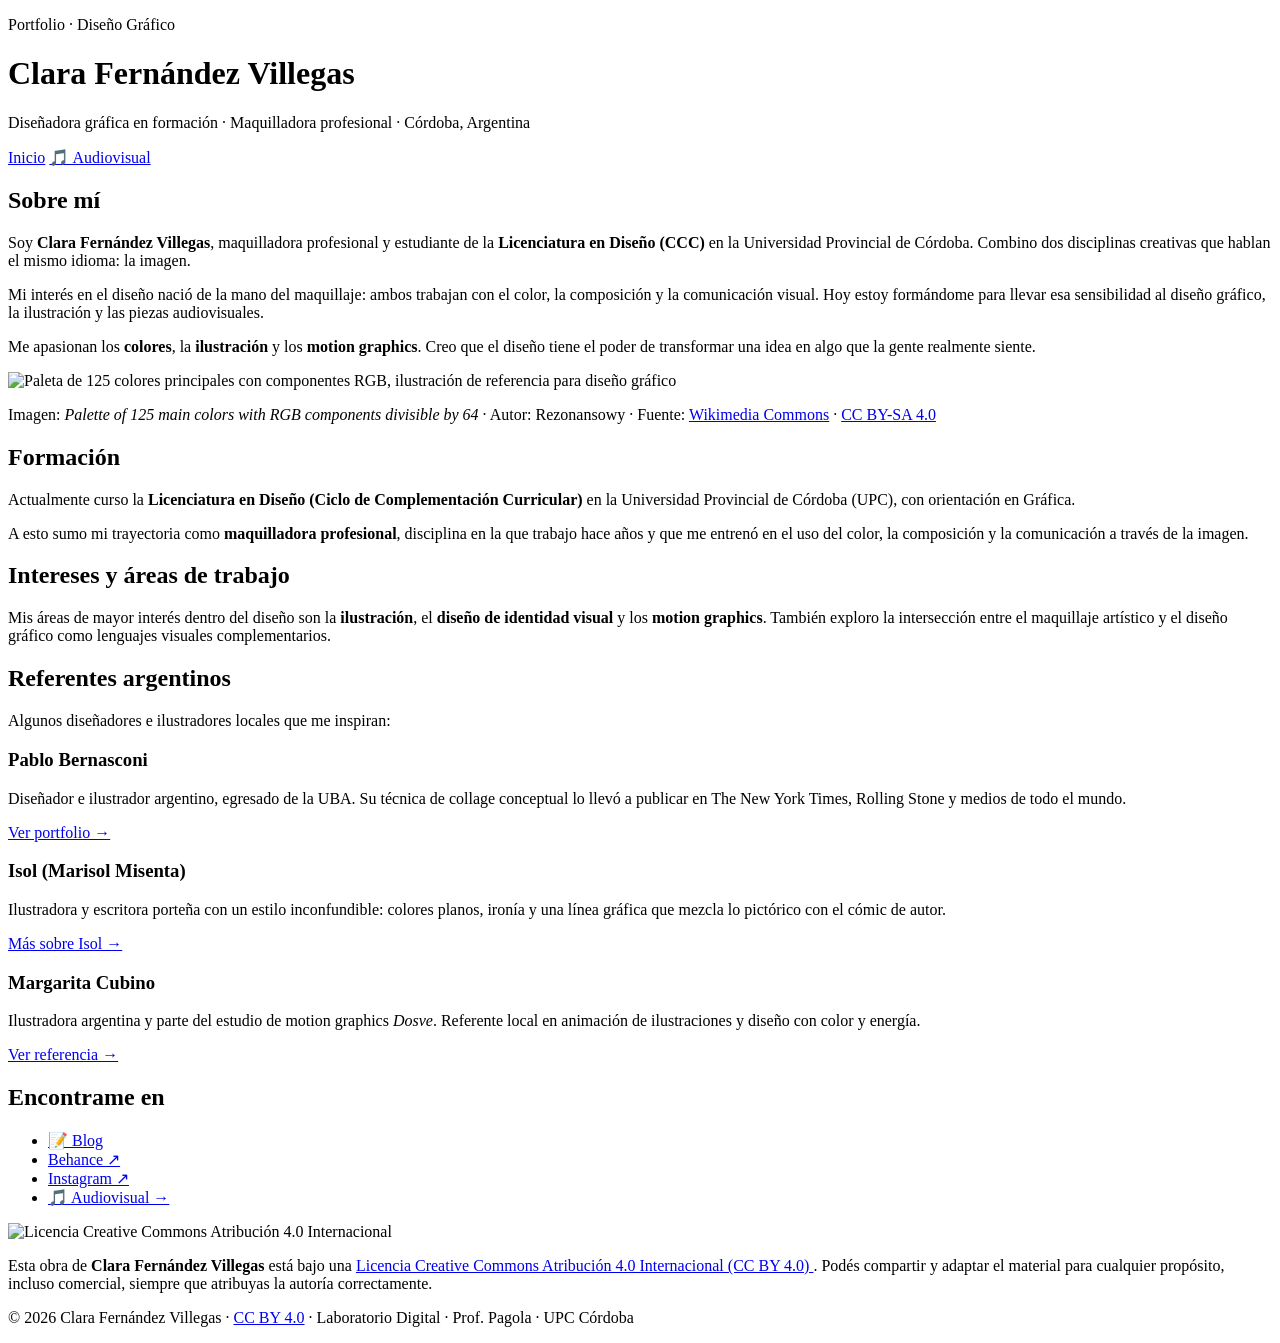
==== index.html @ 382df61d "Rename index (1).html to index.html" ====
<!DOCTYPE html>
<!--
    Portfolio — Clara Fernández Villegas
    Licenciatura en Diseño (CCC) · Universidad Provincial de Córdoba
    Laboratorio Digital 2026 · Comisión 2 · Prof. Pagola
-->
<html lang="es">
<head>
    <meta charset="UTF-8">
    <meta name="viewport" content="width=device-width, initial-scale=1.0">
    <meta name="description" content="Portfolio de Clara Fernández Villegas, diseñadora gráfica y maquilladora profesional de Córdoba, Argentina.">
    <meta name="author" content="Clara Fernández Villegas">

    <title>Clara Fernández Villegas · Diseño Gráfico</title>

    <!-- Hoja de estilos EXTERNA (requisito 2) -->
    <link rel="stylesheet" href="styles.css">

    <!--
        Licencia CC BY 4.0 declarada semánticamente en el <head> (requisito 8)
        <link rel="license"> es el estándar HTML para indicar la licencia de la página.
    -->
    <link rel="license" href="https://creativecommons.org/licenses/by/4.0/">
</head>

<body>

    <!-- ══════════════════════════════════════════════════════
         HEADER
         ══════════════════════════════════════════════════════ -->
    <header class="site-header">
        <p class="header-kicker">Portfolio · Diseño Gráfico</p>

        <!-- h1: título principal de la página (requisito 2) -->
        <h1>Clara Fernández Villegas</h1>

        <p class="header-desc">
            Diseñadora gráfica en formación · Maquilladora profesional · Córdoba, Argentina
        </p>
    </header>

    <!-- ══════════════════════════════════════════════════════
         NAVEGACIÓN — enlace interno a media.html (requisito 10)
         ══════════════════════════════════════════════════════ -->
    <nav class="site-nav" aria-label="Navegación del sitio">
        <a href="index.html" class="active">Inicio</a>
        <a href="media.html">🎵 Audiovisual</a>
    </nav>

    <!-- ══════════════════════════════════════════════════════
         CONTENIDO PRINCIPAL
         ══════════════════════════════════════════════════════ -->
    <main>

        <!-- ── Sobre mí ─────────────────────────────────────── -->

        <!-- h2: subtítulo de sección con estilos CSS definidos en styles.css (requisito 2) -->
        <h2>Sobre mí</h2>

        <!--
            TEXTO OPTIMIZADO PARA PANTALLA (requisito 4)
            Criterios de Nielsen aplicados:
            · Lead box al inicio: idea principal en 2 líneas
            · Párrafos cortos con máximo 3 oraciones
            · Ancho limitado a 65ch (~65 caracteres por línea)
            · Tipografía sans-serif para el cuerpo (Nunito, redondeada y legible)
            · Sin subrayado en texto corrido
        -->
        <div class="lead-box">
            <!-- p: párrafo dentro del lead box (requisito 2) -->
            <p>
                Soy <strong>Clara Fernández Villegas</strong>, maquilladora profesional y estudiante de la
                <strong>Licenciatura en Diseño (CCC)</strong> en la Universidad Provincial de Córdoba.
                Combino dos disciplinas creativas que hablan el mismo idioma: la imagen.
            </p>
        </div>

        <!-- p: párrafos de presentación (requisito 2) -->
        <p>
            Mi interés en el diseño nació de la mano del maquillaje: ambos trabajan con el color,
            la composición y la comunicación visual. Hoy estoy formándome para llevar esa sensibilidad
            al diseño gráfico, la ilustración y las piezas audiovisuales.
        </p>

        <p>
            Me apasionan los <strong>colores</strong>, la <strong>ilustración</strong> y los
            <strong>motion graphics</strong>. Creo que el diseño tiene el poder de transformar
            una idea en algo que la gente realmente siente.
        </p>

        <!-- ── Imagen (requisitos 5 y 7) ──────────────────── -->
        <div class="img-bloque">
            <!--
                IMAGEN DE WIKIMEDIA COMMONS — alta calidad, licencia libre (requisito 5)

                ¿POR QUÉ ESTA URL?
                Las imágenes de Wikimedia Commons pueden fallar si se usa la URL
                de la página del archivo (/wiki/File:...) en lugar de la URL directa
                del archivo de imagen. La URL correcta es la del archivo en sí:
                https://upload.wikimedia.org/wikipedia/commons/...

                Esta imagen es una ilustración vectorial de una paleta de colores,
                temáticamente relacionada con diseño gráfico y color.
                Autor: Rezonansowy · Licencia: CC BY-SA 4.0
            -->
            <img
                src="https://upload.wikimedia.org/wikipedia/commons/thumb/1/1e/Palette_of_125_main_colors_with_RGB_components_divisible_by_64.gif/640px-Palette_of_125_main_colors_with_RGB_components_divisible_by_64.gif"
                alt="Paleta de 125 colores principales con componentes RGB, ilustración de referencia para diseño gráfico"
                width="700"
                height="260"
                loading="lazy"
            >
            <!--
                ATRIBUCIÓN DE LA IMAGEN (requisito 7)
                Toda imagen de Creative Commons requiere: autor, título, fuente y licencia.
            -->
            <p class="img-atribucion">
                Imagen: <em>Palette of 125 main colors with RGB components divisible by 64</em> ·
                Autor: Rezonansowy ·
                Fuente: <a href="https://commons.wikimedia.org/wiki/File:Palette_of_125_main_colors_with_RGB_components_divisible_by_64.gif" target="_blank" rel="noopener">Wikimedia Commons</a> ·
                <a href="https://creativecommons.org/licenses/by-sa/4.0/" target="_blank" rel="noopener">CC BY-SA 4.0</a>
            </p>
        </div>

        <!-- ── Formación ─────────────────────────────────── -->
        <h2>Formación</h2>

        <p>
            Actualmente curso la <strong>Licenciatura en Diseño (Ciclo de Complementación Curricular)</strong>
            en la Universidad Provincial de Córdoba (UPC), con orientación en Gráfica.
        </p>

        <p>
            A esto sumo mi trayectoria como <strong>maquilladora profesional</strong>, disciplina en la que
            trabajo hace años y que me entrenó en el uso del color, la composición y la comunicación
            a través de la imagen.
        </p>

        <!-- ── Intereses ──────────────────────────────────── -->
        <h2>Intereses y áreas de trabajo</h2>

        <p>
            Mis áreas de mayor interés dentro del diseño son la <strong>ilustración</strong>,
            el <strong>diseño de identidad visual</strong> y los <strong>motion graphics</strong>.
            También exploro la intersección entre el maquillaje artístico y el diseño gráfico
            como lenguajes visuales complementarios.
        </p>

        <!-- ── Referentes ─────────────────────────────────── -->
        <h2>Referentes argentinos</h2>

        <p>Algunos diseñadores e ilustradores locales que me inspiran:</p>

        <div class="referentes-grid">

            <div class="ref-card">
                <h3>Pablo Bernasconi</h3>
                <p>
                    Diseñador e ilustrador argentino, egresado de la UBA. Su técnica de collage conceptual
                    lo llevó a publicar en The New York Times, Rolling Stone y medios de todo el mundo.
                </p>
                <!--
                    a: enlace externo con href, target="_blank" y rel="noopener" (requisito 2 y 6)
                    El estilo del enlace (color, hover, visited) está definido en styles.css
                -->
                <a href="https://www.pablobernasconi.com.ar/" target="_blank" rel="noopener noreferrer">
                    Ver portfolio →
                </a>
            </div>

            <div class="ref-card">
                <h3>Isol (Marisol Misenta)</h3>
                <p>
                    Ilustradora y escritora porteña con un estilo inconfundible: colores planos,
                    ironía y una línea gráfica que mezcla lo pictórico con el cómic de autor.
                </p>
                <a href="https://es.wikipedia.org/wiki/Isol" target="_blank" rel="noopener noreferrer">
                    Más sobre Isol →
                </a>
            </div>

            <div class="ref-card">
                <h3>Margarita Cubino</h3>
                <p>
                    Ilustradora argentina y parte del estudio de motion graphics <em>Dosve</em>.
                    Referente local en animación de ilustraciones y diseño con color y energía.
                </p>
                <a href="https://www.domestika.org/es/blog/269-15-ilustradoras-argentinas-que-debes-conocer" target="_blank" rel="noopener noreferrer">
                    Ver referencia →
                </a>
            </div>

        </div>

        <!-- ── Redes y blog (requisito 6) ────────────────── -->
        <h2>Encontrame en</h2>

        <ul class="redes-lista">
            <!--
                a: enlaces externos a redes y blog personal (requisito 6)
                Los estilos de estado normal, :hover, :visited y :active están en styles.css
            -->
            <li>
                <a href="https://unpocodeclari.wordpress.com/" target="_blank" rel="noopener noreferrer">
                    📝 Blog
                </a>
            </li>
            <li>
                <a href="https://www.behance.net/clarafernndez1" target="_blank" rel="noopener noreferrer">
                    Behance ↗
                </a>
            </li>
            <li>
                <a href="https://www.instagram.com/clarifernandezmakeup/" target="_blank" rel="noopener noreferrer">
                    Instagram ↗
                </a>
            </li>
            <li>
                <a href="media.html">
                    🎵 Audiovisual →
                </a>
            </li>
        </ul>

        <!-- ══════════════════════════════════════════════════
             LICENCIA Creative Commons BY 4.0 (requisito 8)

             La licencia CC BY es DISTINTA al copyright tradicional:
             · Copyright "todos los derechos reservados" → nadie puede usar la obra sin permiso.
             · CC BY 4.0 → cualquier persona puede compartir y adaptar la obra, incluso
               comercialmente, con la única condición de dar atribución a la autora.

             Está embebida de tres maneras:
             1. <link rel="license"> en el <head> (semántica HTML)
             2. Bloque visual con imagen oficial de CC (visibilidad para el usuario)
             3. Texto legal con enlace al texto completo de la licencia
             ══════════════════════════════════════════════════ -->
        <div class="licencia">
            <img
                src="https://licensebuttons.net/l/by/4.0/88x31.png"
                alt="Licencia Creative Commons Atribución 4.0 Internacional"
            >
            <p>
                Esta obra de <strong>Clara Fernández Villegas</strong> está bajo una
                <a href="https://creativecommons.org/licenses/by/4.0/" target="_blank" rel="noopener">
                    Licencia Creative Commons Atribución 4.0 Internacional (CC BY 4.0)
                </a>.
                Podés compartir y adaptar el material para cualquier propósito, incluso comercial,
                siempre que atribuyas la autoría correctamente.
            </p>
        </div>

    </main>

    <!-- ══════════════════════════════════════════════════════
         FOOTER
         ══════════════════════════════════════════════════════ -->
    <footer>
        <p>
            © 2026 Clara Fernández Villegas ·
            <a href="https://creativecommons.org/licenses/by/4.0/" target="_blank" rel="noopener">CC BY 4.0</a>
            · Laboratorio Digital · Prof. Pagola · UPC Córdoba
        </p>
    </footer>

</body>
</html>
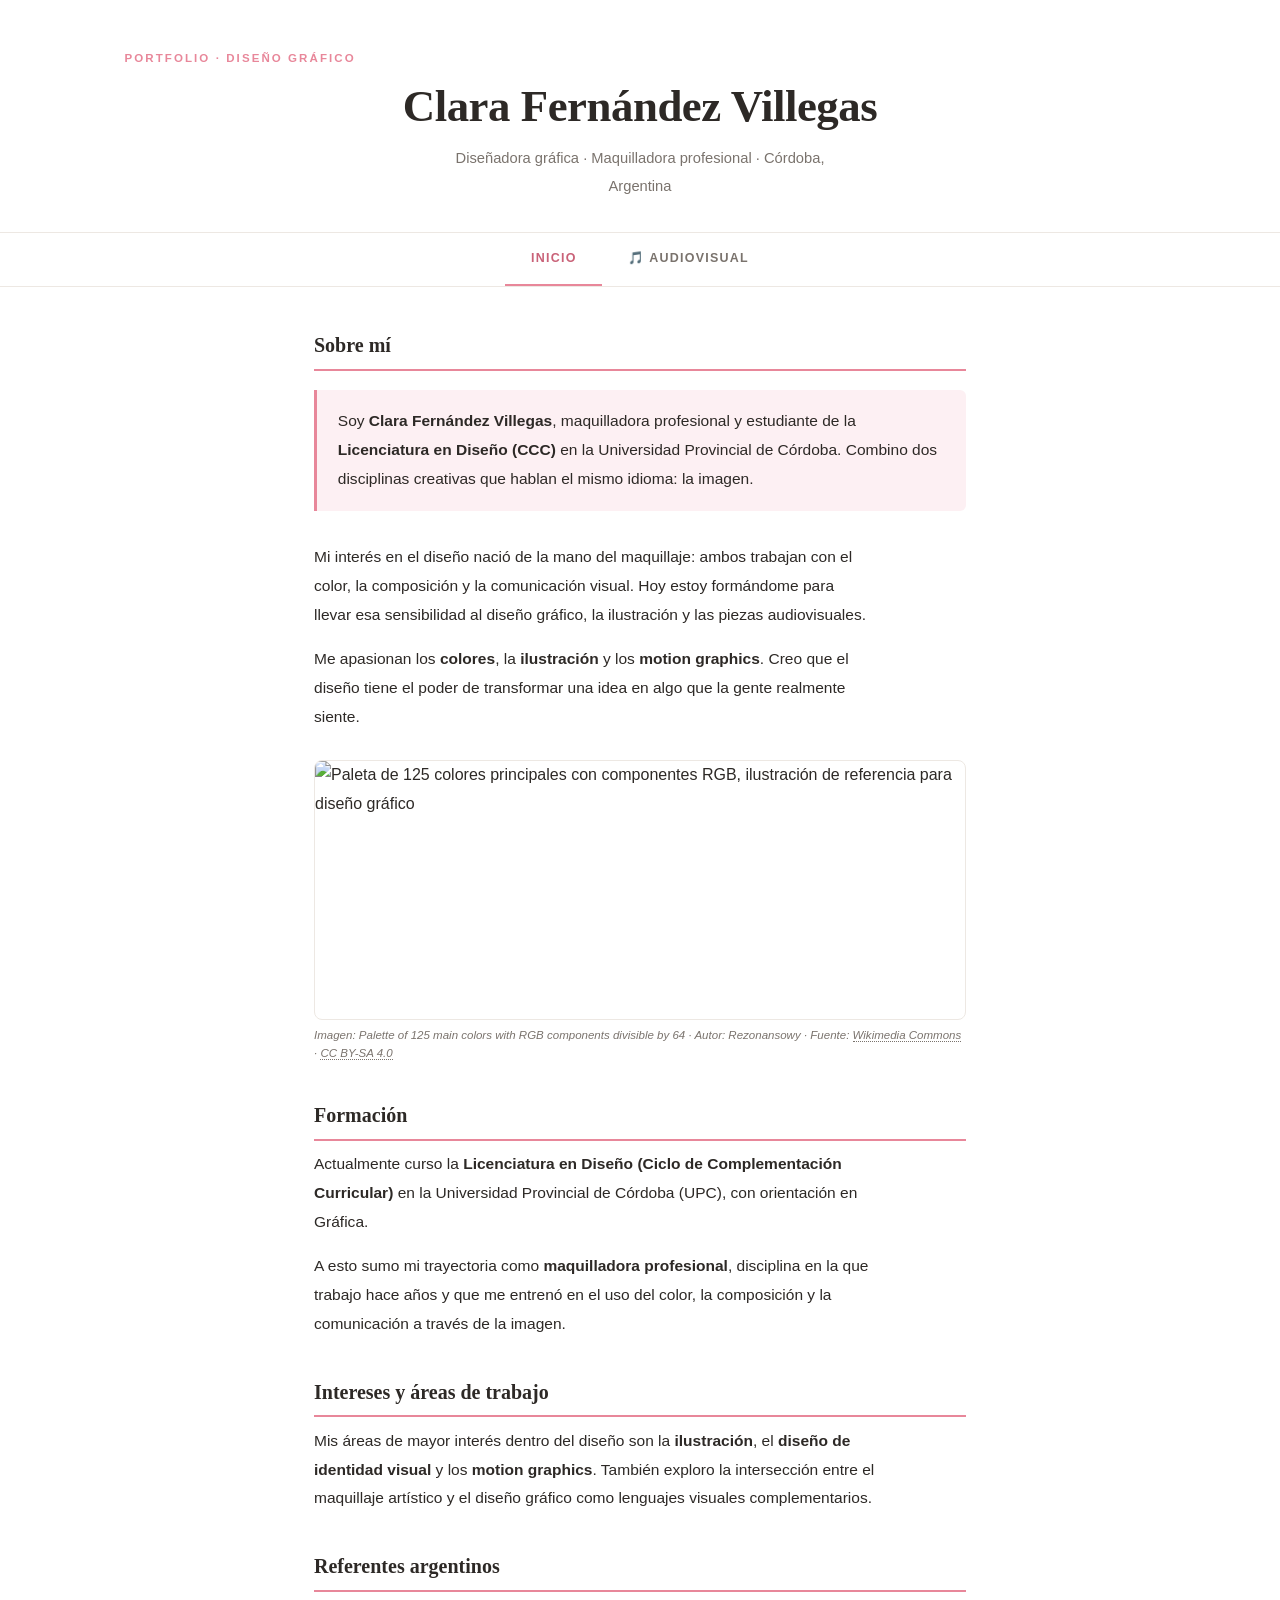
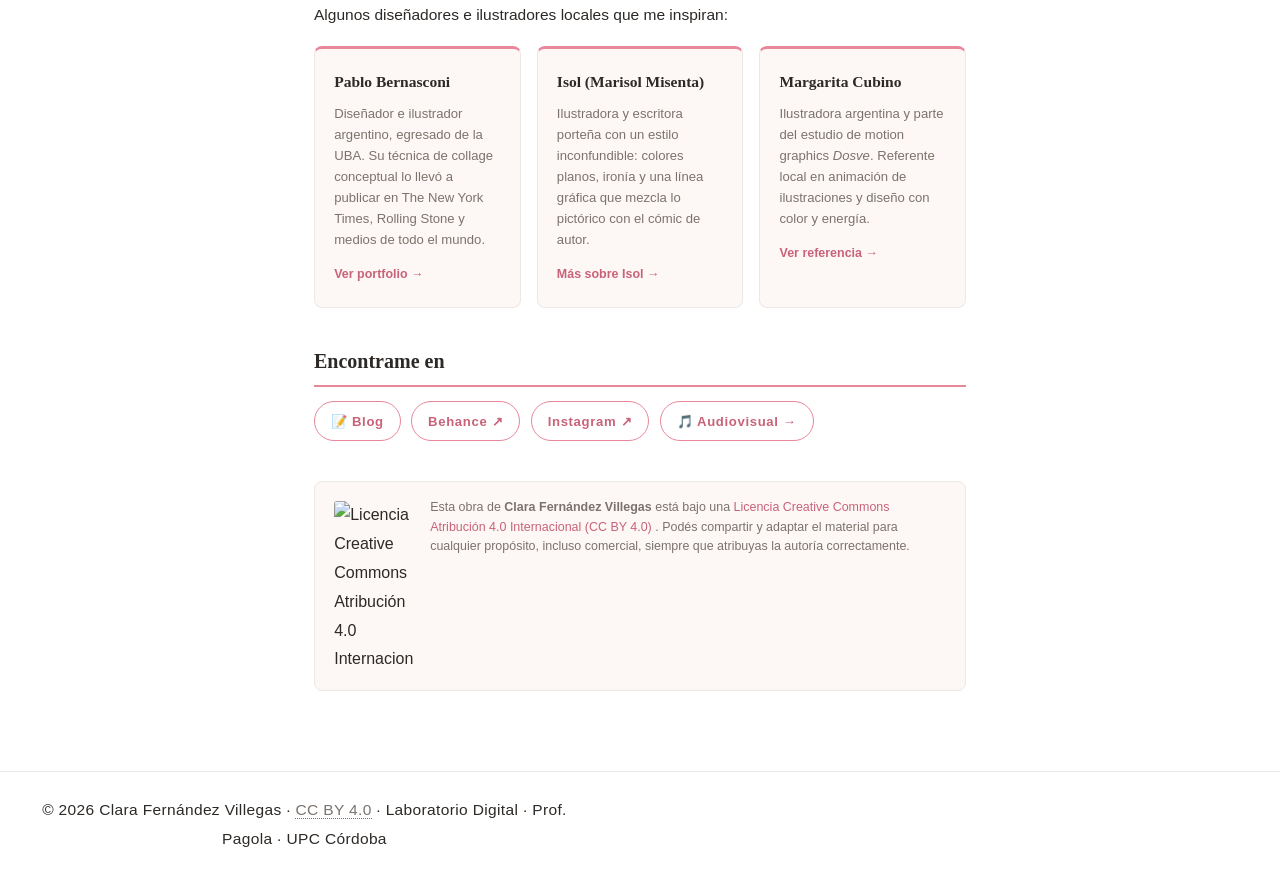
==== commit 67eba2b5: "Update index.html" ====
--- a/index.html
+++ b/index.html
@@ -35,7 +35,7 @@
         <h1>Clara Fernández Villegas</h1>
 
         <p class="header-desc">
-            Diseñadora gráfica en formación · Maquilladora profesional · Córdoba, Argentina
+            Diseñadora gráfica · Maquilladora profesional · Córdoba, Argentina
         </p>
     </header>
 
--- a/styles.css
+++ b/styles.css
@@ -0,0 +1,402 @@
+/* ============================================================
+   styles.css — Portfolio de Clara Fernández Villegas
+   Estética inspirada en el blog "un poco de clari"
+   Tema: Primarium — limpio, blanco, tipografía suave, doodle-friendly
+   ============================================================ */
+
+/* ── Google Fonts ───────────────────────────────────────────
+   · "Lora"       → títulos (serif suave, cálida, legible)
+   · "Nunito"     → párrafos y cuerpo (sans-serif redondeada y amigable)
+   Ambas encajan con el tono personal y femenino del blog.
+   ─────────────────────────────────────────────────────────── */
+@import url('https://fonts.googleapis.com/css2?family=Lora:ital,wght@0,400;0,600;1,400&family=Nunito:wght@300;400;600;700&display=swap');
+
+/* ── Variables de color y tipografía ─────────────────────── */
+:root {
+    --bg:         #ffffff;        /* Fondo blanco limpio, igual que el blog */
+    --bg-soft:    #fdf8f5;        /* Crema muy suave para secciones alternativas */
+    --ink:        #2d2926;        /* Texto principal: marrón oscuro cálido */
+    --ink-soft:   #7a736d;        /* Texto secundario */
+    --accent:     #e8879a;        /* Rosa-coral: color de acento principal */
+    --accent-dk:  #c96278;        /* Rosa más oscuro para hover */
+    --accent-lt:  #fdf0f3;        /* Rosa muy claro para fondos */
+    --sage:       #a8c5b5;        /* Verde salvia suave, como el blog */
+    --rule:       #ede8e3;        /* Líneas divisorias */
+    --max:        700px;          /* Ancho máximo de columna */
+
+    --fuente-titulo:  'Lora', Georgia, serif;
+    --fuente-cuerpo:  'Nunito', Arial, sans-serif;
+}
+
+/* ── Reset ────────────────────────────────────────────────── */
+*, *::before, *::after {
+    box-sizing: border-box;
+    margin: 0;
+    padding: 0;
+}
+
+/* ── body ─────────────────────────────────────────────────── */
+body {
+    background-color: var(--bg);
+    color: var(--ink);
+    font-family: var(--fuente-cuerpo);
+    font-weight: 400;
+    font-size: 1rem;
+    line-height: 1.8;
+}
+
+/* ── h1 ───────────────────────────────────────────────────── */
+h1 {
+    font-family: var(--fuente-titulo);
+    font-size: clamp(1.9rem, 5vw, 2.8rem);
+    font-weight: 600;
+    color: var(--ink);
+    line-height: 1.2;
+    letter-spacing: -0.01em;
+}
+
+/* ── h2 ───────────────────────────────────────────────────── */
+h2 {
+    font-family: var(--fuente-titulo);
+    font-size: 1.25rem;
+    font-weight: 600;
+    color: var(--ink);
+    margin: 2.2rem 0 0.6rem;
+    padding-bottom: 0.35rem;
+    border-bottom: 2px solid var(--accent);
+}
+
+/* ── p ────────────────────────────────────────────────────── */
+p {
+    font-family: var(--fuente-cuerpo);
+    font-size: 0.97rem;
+    line-height: 1.85;
+    color: var(--ink);
+    margin-bottom: 1rem;
+    max-width: 65ch;
+}
+
+p:last-child { margin-bottom: 0; }
+
+/* ── a — estado base ─────────────────────────────────────── */
+a {
+    color: var(--accent-dk);
+    text-decoration: none;
+    border-bottom: 1px solid transparent;
+    transition: color 0.2s ease, border-color 0.2s ease, background-color 0.2s ease;
+}
+
+/* ── a:hover ─────────────────────────────────────────────── */
+a:hover {
+    color: var(--accent-dk);
+    border-bottom-color: var(--accent-dk);
+}
+
+/* ── a:visited ───────────────────────────────────────────── */
+a:visited {
+    color: var(--sage);
+}
+
+/* ── a:active ────────────────────────────────────────────── */
+a:active {
+    color: var(--ink);
+}
+
+/* ══════════════════════════════════════════════════════════
+   HEADER — estilo limpio como el blog
+   ══════════════════════════════════════════════════════════ */
+.site-header {
+    background-color: var(--bg);
+    border-bottom: 1px solid var(--rule);
+    padding: 3rem 2rem 2rem;
+    text-align: center;
+}
+
+.site-header h1 {
+    color: var(--ink);
+}
+
+.header-kicker {
+    font-family: var(--fuente-cuerpo);
+    font-size: 0.72rem;
+    font-weight: 700;
+    letter-spacing: 0.18em;
+    text-transform: uppercase;
+    color: var(--accent);
+    margin-bottom: 0.7rem;
+}
+
+.header-desc {
+    font-family: var(--fuente-cuerpo);
+    font-size: 0.92rem;
+    color: var(--ink-soft);
+    margin-top: 0.7rem;
+    max-width: 420px;
+    margin-left: auto;
+    margin-right: auto;
+}
+
+/* ══════════════════════════════════════════════════════════
+   NAV — minimalista, como la barra del blog
+   ══════════════════════════════════════════════════════════ */
+.site-nav {
+    background-color: var(--bg);
+    border-bottom: 1px solid var(--rule);
+    display: flex;
+    justify-content: center;
+    gap: 0;
+}
+
+.site-nav a {
+    color: var(--ink-soft);
+    font-family: var(--fuente-cuerpo);
+    font-size: 0.78rem;
+    font-weight: 600;
+    letter-spacing: 0.1em;
+    text-transform: uppercase;
+    padding: 0.9rem 1.6rem;
+    border-bottom: 2px solid transparent;
+    display: block;
+    transition: color 0.2s ease, border-color 0.2s ease;
+}
+
+.site-nav a:hover {
+    color: var(--accent-dk);
+    border-bottom-color: var(--accent);
+}
+
+.site-nav a.active {
+    color: var(--accent-dk);
+    border-bottom-color: var(--accent);
+}
+
+/* ══════════════════════════════════════════════════════════
+   MAIN CONTAINER
+   ══════════════════════════════════════════════════════════ */
+main {
+    max-width: var(--max);
+    margin: 2.5rem auto 5rem;
+    padding: 0 1.5rem;
+}
+
+/* ══════════════════════════════════════════════════════════
+   LEAD BOX — texto optimizado para pantalla
+   ══════════════════════════════════════════════════════════ */
+.lead-box {
+    background-color: var(--accent-lt);
+    border-left: 3px solid var(--accent);
+    padding: 1.1rem 1.3rem;
+    margin: 1.2rem 0 2rem;
+    border-radius: 0 6px 6px 0;
+}
+
+.lead-box p {
+    font-size: 0.97rem;
+    color: var(--ink);
+    margin: 0;
+    max-width: 100%;
+}
+
+/* ══════════════════════════════════════════════════════════
+   IMAGEN con atribución
+   ══════════════════════════════════════════════════════════ */
+.img-bloque {
+    margin: 1.8rem 0;
+}
+
+.img-bloque img {
+    width: 100%;
+    height: 260px;
+    object-fit: cover;
+    display: block;
+    border-radius: 8px;
+    border: 1px solid var(--rule);
+}
+
+.img-atribucion {
+    font-size: 0.72rem !important;
+    color: var(--ink-soft) !important;
+    margin-top: 0.45rem !important;
+    font-style: italic;
+    max-width: 100% !important;
+    line-height: 1.5;
+}
+
+.img-atribucion a {
+    color: var(--ink-soft);
+    border-bottom: 1px dotted var(--ink-soft);
+    font-size: inherit;
+}
+
+.img-atribucion a:hover {
+    color: var(--accent-dk);
+    border-color: var(--accent-dk);
+}
+
+/* ══════════════════════════════════════════════════════════
+   TARJETAS DE REFERENTES
+   ══════════════════════════════════════════════════════════ */
+.referentes-grid {
+    display: grid;
+    grid-template-columns: repeat(auto-fit, minmax(190px, 1fr));
+    gap: 1rem;
+    margin: 1rem 0 2rem;
+}
+
+.ref-card {
+    background: var(--bg-soft);
+    border: 1px solid var(--rule);
+    border-radius: 8px;
+    padding: 1.2rem;
+    border-top: 3px solid var(--accent);
+}
+
+.ref-card h3 {
+    font-family: var(--fuente-titulo);
+    font-size: 0.97rem;
+    font-weight: 600;
+    color: var(--ink);
+    margin-bottom: 0.4rem;
+}
+
+.ref-card p {
+    font-size: 0.82rem;
+    color: var(--ink-soft);
+    line-height: 1.6;
+    max-width: 100%;
+    margin: 0 0 0.6rem;
+}
+
+.ref-card a {
+    font-size: 0.78rem;
+    font-weight: 600;
+}
+
+/* ══════════════════════════════════════════════════════════
+   BOTONES DE REDES SOCIALES
+   ══════════════════════════════════════════════════════════ */
+.redes-lista {
+    list-style: none;
+    display: flex;
+    flex-wrap: wrap;
+    gap: 0.65rem;
+    margin: 0.9rem 0 2rem;
+    padding: 0;
+}
+
+.redes-lista li a {
+    display: inline-block;
+    background-color: var(--bg);
+    border: 1.5px solid var(--accent);
+    color: var(--accent-dk);
+    font-family: var(--fuente-cuerpo);
+    font-size: 0.82rem;
+    font-weight: 600;
+    letter-spacing: 0.05em;
+    padding: 0.45rem 1rem;
+    border-radius: 20px;       /* Pill-shape: redondeado, como los tags del blog */
+    transition: background-color 0.2s ease, color 0.2s ease;
+    border-bottom: 1.5px solid var(--accent);
+}
+
+.redes-lista li a:hover {
+    background-color: var(--accent);
+    color: #fff;
+    border-color: var(--accent);
+    border-bottom-color: var(--accent);
+}
+
+/* ══════════════════════════════════════════════════════════
+   LICENCIA Creative Commons
+   ══════════════════════════════════════════════════════════ */
+.licencia {
+    background: var(--bg-soft);
+    border: 1px solid var(--rule);
+    border-radius: 8px;
+    padding: 1rem 1.2rem;
+    margin: 2.5rem 0;
+    display: flex;
+    align-items: flex-start;
+    gap: 1rem;
+}
+
+.licencia img {
+    flex-shrink: 0;
+    width: 80px;
+    margin-top: 3px;
+    border-radius: 3px;
+}
+
+.licencia p {
+    font-size: 0.78rem !important;
+    color: var(--ink-soft) !important;
+    line-height: 1.55;
+    margin: 0 !important;
+    max-width: 100% !important;
+}
+
+.licencia a { font-size: inherit; }
+
+/* ══════════════════════════════════════════════════════════
+   FOOTER
+   ══════════════════════════════════════════════════════════ */
+footer {
+    border-top: 1px solid var(--rule);
+    text-align: center;
+    padding: 1.5rem;
+    font-family: var(--fuente-cuerpo);
+    font-size: 0.73rem;
+    color: var(--ink-soft);
+    letter-spacing: 0.03em;
+}
+
+footer a {
+    color: var(--ink-soft);
+    border-bottom: 1px dotted var(--ink-soft);
+}
+
+footer a:hover {
+    color: var(--accent-dk);
+    border-color: var(--accent-dk);
+}
+
+/* ══════════════════════════════════════════════════════════
+   PÁGINA 2 — VIDEO
+   ══════════════════════════════════════════════════════════ */
+.video-wrapper {
+    position: relative;
+    padding-bottom: 56.25%;
+    height: 0;
+    overflow: hidden;
+    margin: 1.3rem 0 0.5rem;
+    border-radius: 8px;
+    border: 1px solid var(--rule);
+    background: #000;
+}
+
+.video-wrapper iframe {
+    position: absolute;
+    top: 0; left: 0;
+    width: 100%; height: 100%;
+    border: none;
+}
+
+.video-atribucion {
+    font-size: 0.72rem !important;
+    color: var(--ink-soft) !important;
+    font-style: italic;
+    margin-bottom: 2rem !important;
+    max-width: 100% !important;
+    line-height: 1.5;
+}
+
+/* ══════════════════════════════════════════════════════════
+   RESPONSIVE
+   ══════════════════════════════════════════════════════════ */
+@media (max-width: 500px) {
+    main { margin: 1.2rem auto 3rem; }
+    .site-header { padding: 2rem 1.2rem 1.5rem; }
+    .site-nav a { padding: 0.75rem 0.9rem; font-size: 0.7rem; }
+    .licencia { flex-direction: column; }
+    .ref-card { border-top-width: 3px; }
+}
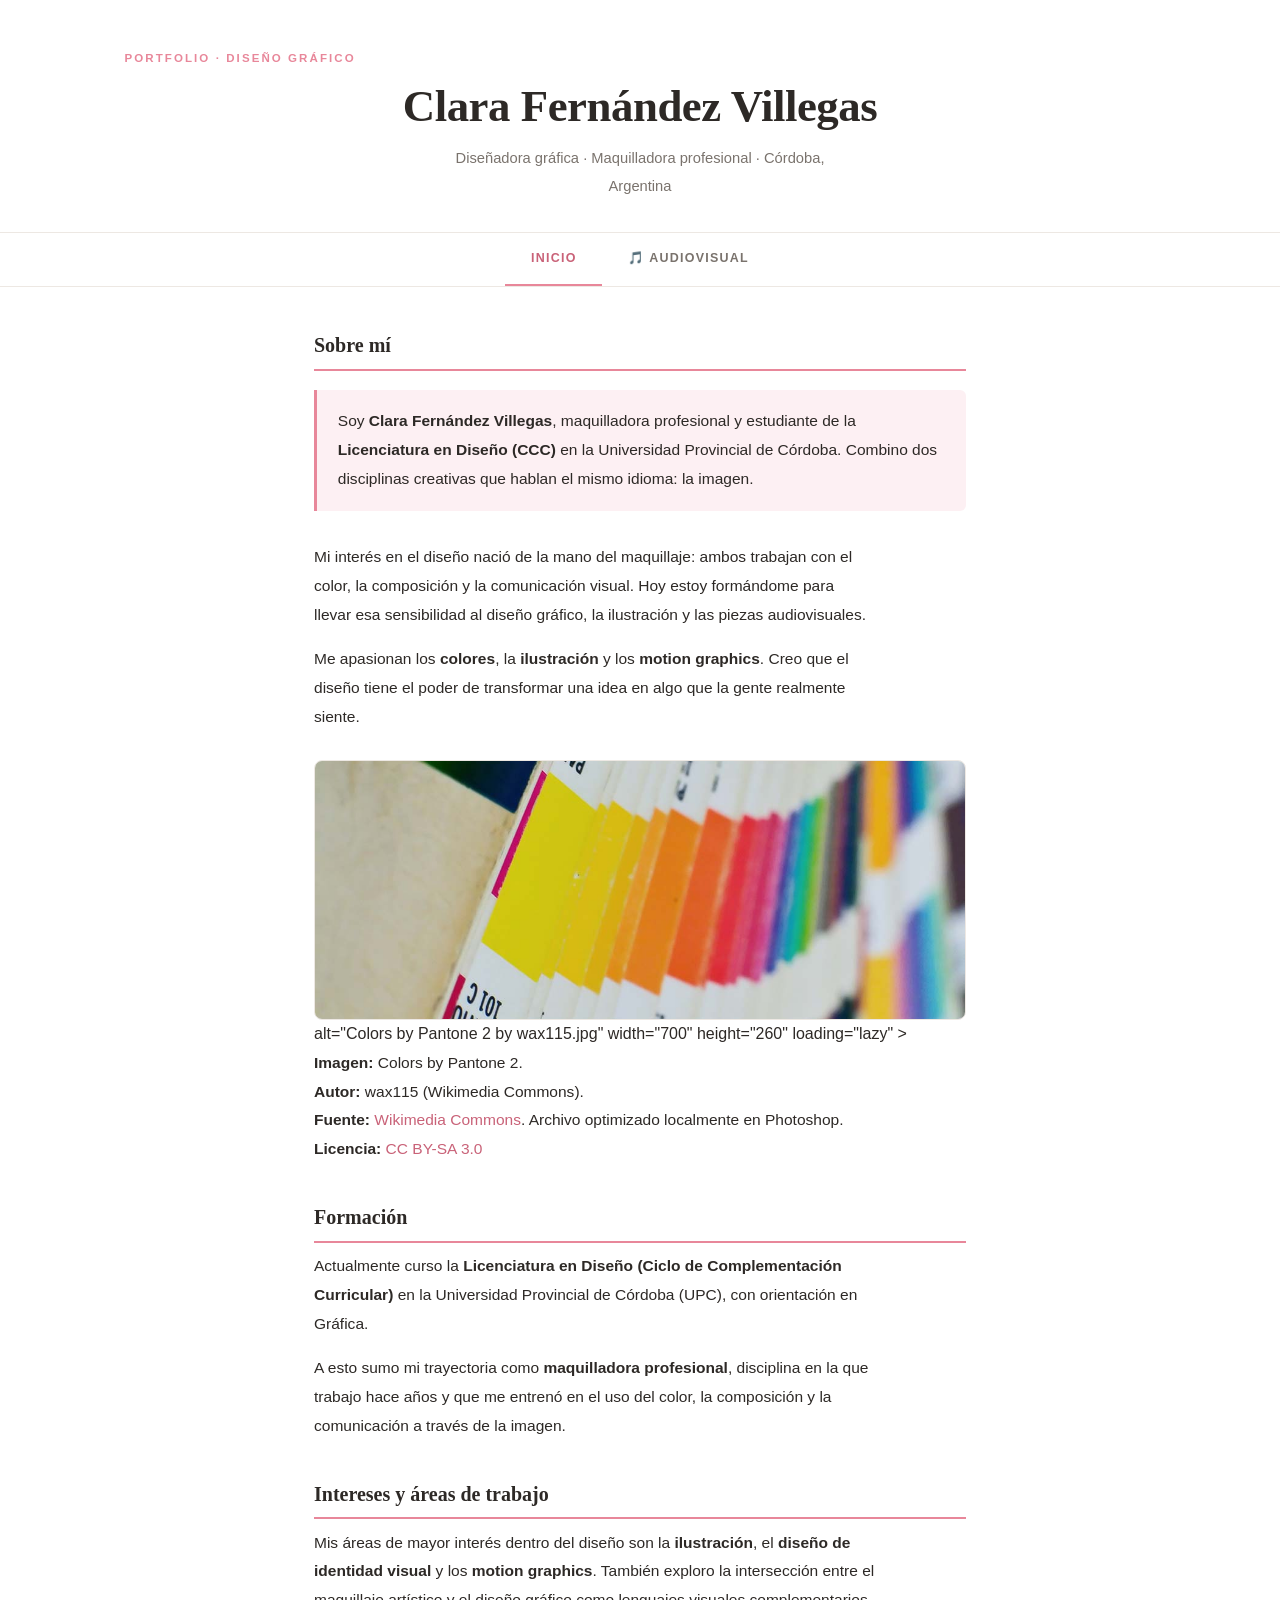
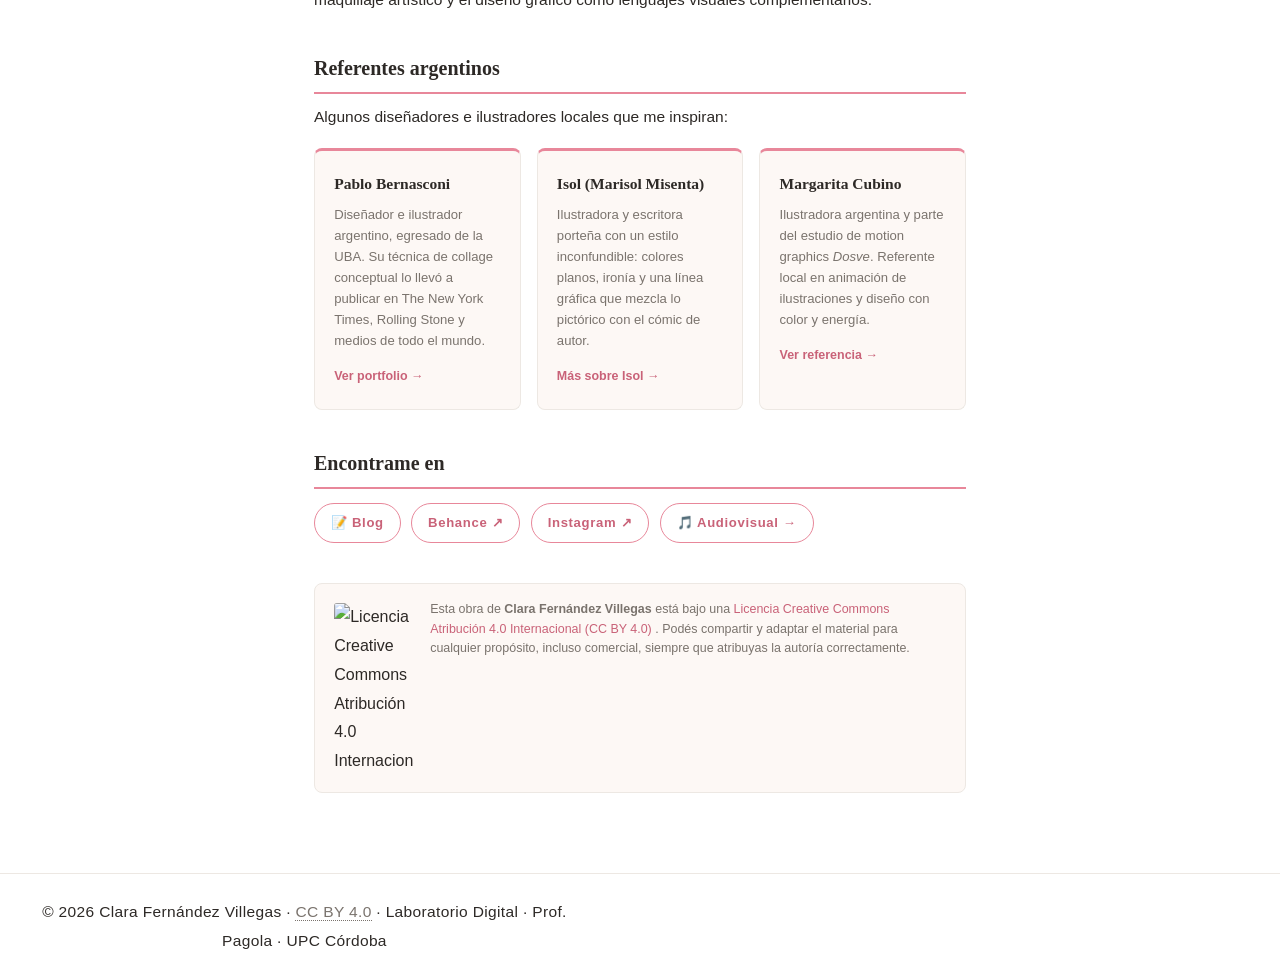
==== commit c4fe3b50: "Update index.html" ====
--- a/index.html
+++ b/index.html
@@ -104,8 +104,8 @@
                 Autor: Rezonansowy · Licencia: CC BY-SA 4.0
             -->
             <img
-                src="https://upload.wikimedia.org/wikipedia/commons/thumb/1/1e/Palette_of_125_main_colors_with_RGB_components_divisible_by_64.gif/640px-Palette_of_125_main_colors_with_RGB_components_divisible_by_64.gif"
-                alt="Paleta de 125 colores principales con componentes RGB, ilustración de referencia para diseño gráfico"
+               <img src="Colores.jpg" alt="Muestrario de colores Pantone" class="portfolio-img">
+                alt="Colors by Pantone 2 by wax115.jpg"
                 width="700"
                 height="260"
                 loading="lazy"
@@ -114,11 +114,12 @@
                 ATRIBUCIÓN DE LA IMAGEN (requisito 7)
                 Toda imagen de Creative Commons requiere: autor, título, fuente y licencia.
             -->
-            <p class="img-atribucion">
-                Imagen: <em>Palette of 125 main colors with RGB components divisible by 64</em> ·
-                Autor: Rezonansowy ·
-                Fuente: <a href="https://commons.wikimedia.org/wiki/File:Palette_of_125_main_colors_with_RGB_components_divisible_by_64.gif" target="_blank" rel="noopener">Wikimedia Commons</a> ·
-                <a href="https://creativecommons.org/licenses/by-sa/4.0/" target="_blank" rel="noopener">CC BY-SA 4.0</a>
+           <p class="img atribucion">
+    <strong>Imagen:</strong> Colors by Pantone 2.<br>
+    <strong>Autor:</strong> wax115 (Wikimedia Commons).<br>
+    <strong>Fuente:</strong> <a href="https://commons.wikimedia.org/wiki/File:Colors_by_Pantone_2_by_wax115.jpg" target="_blank" rel="noopener">Wikimedia Commons</a>. Archivo optimizado localmente en Photoshop.<br>
+    <strong>Licencia:</strong> <a href="https://creativecommons.org/licenses/by-sa/3.0/deed.es" target="_blank" rel="noopener">CC BY-SA 3.0</a>
+</p>
             </p>
         </div>
 
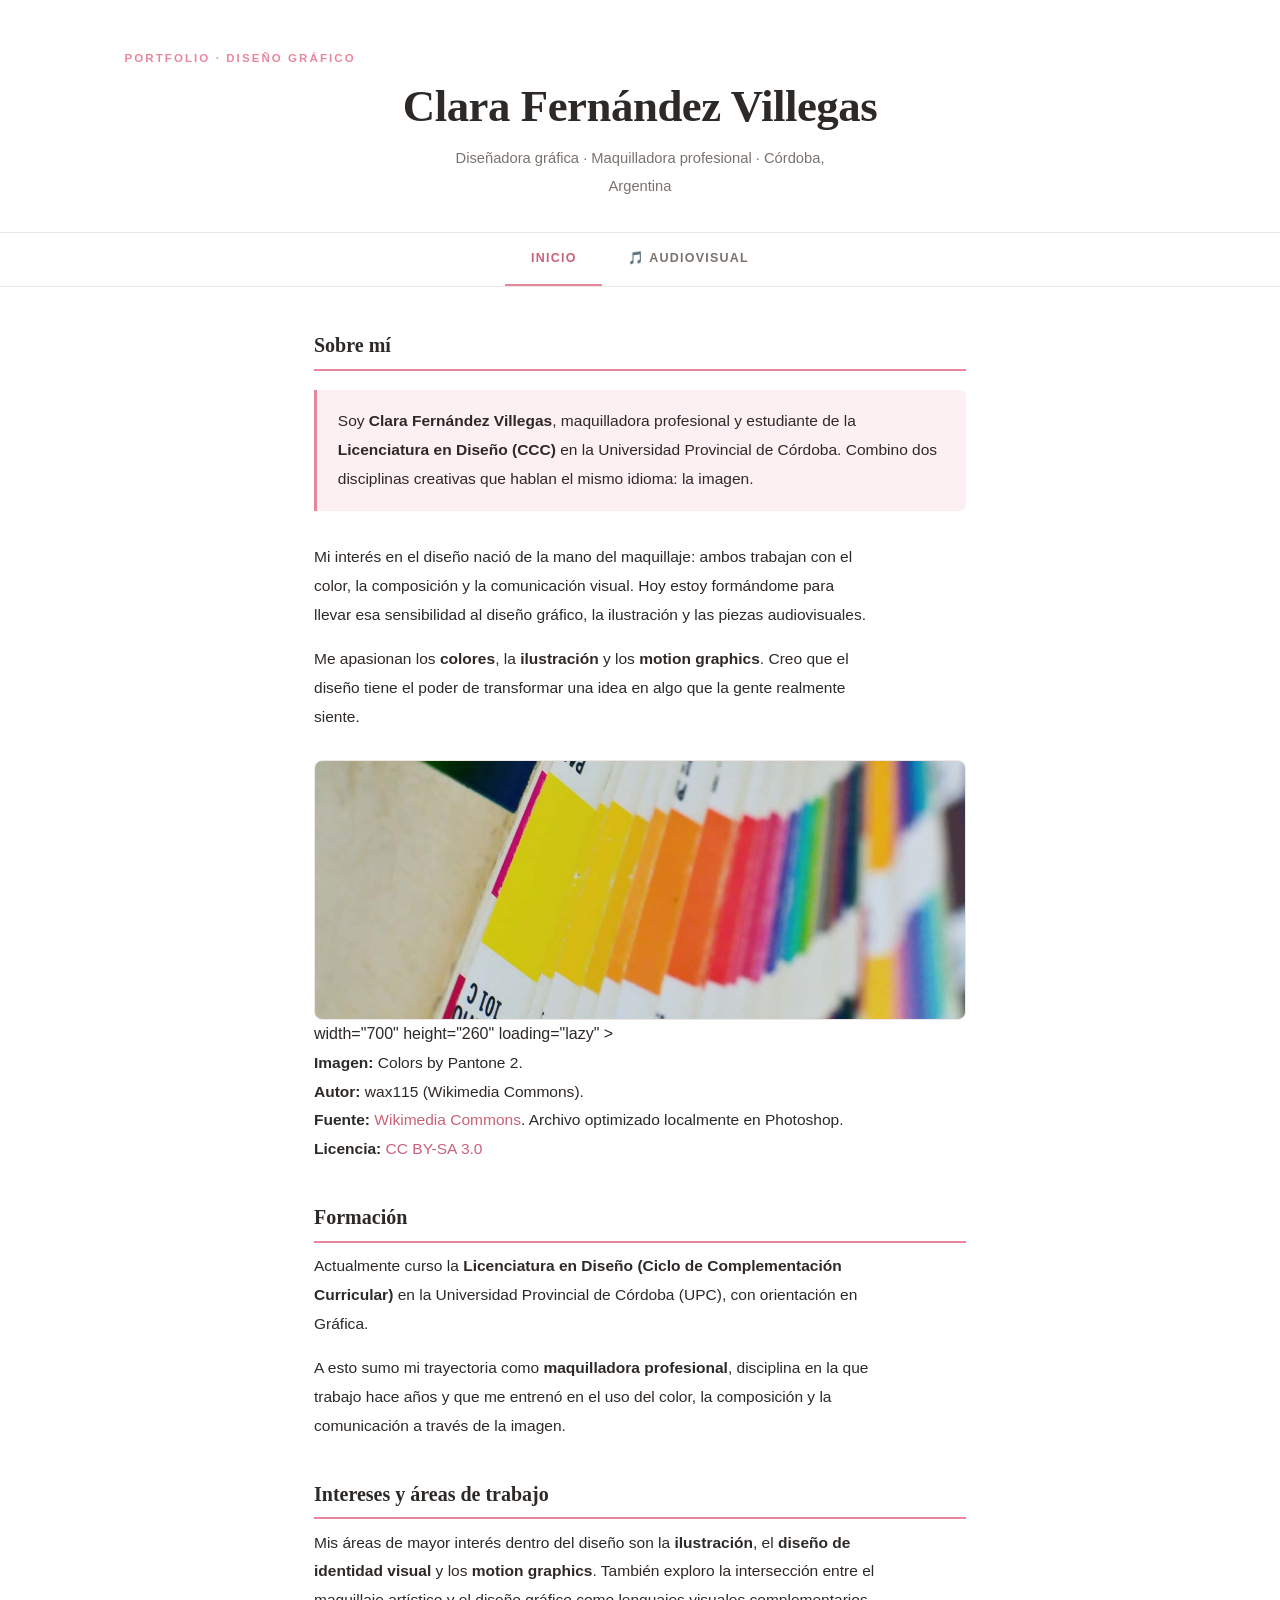
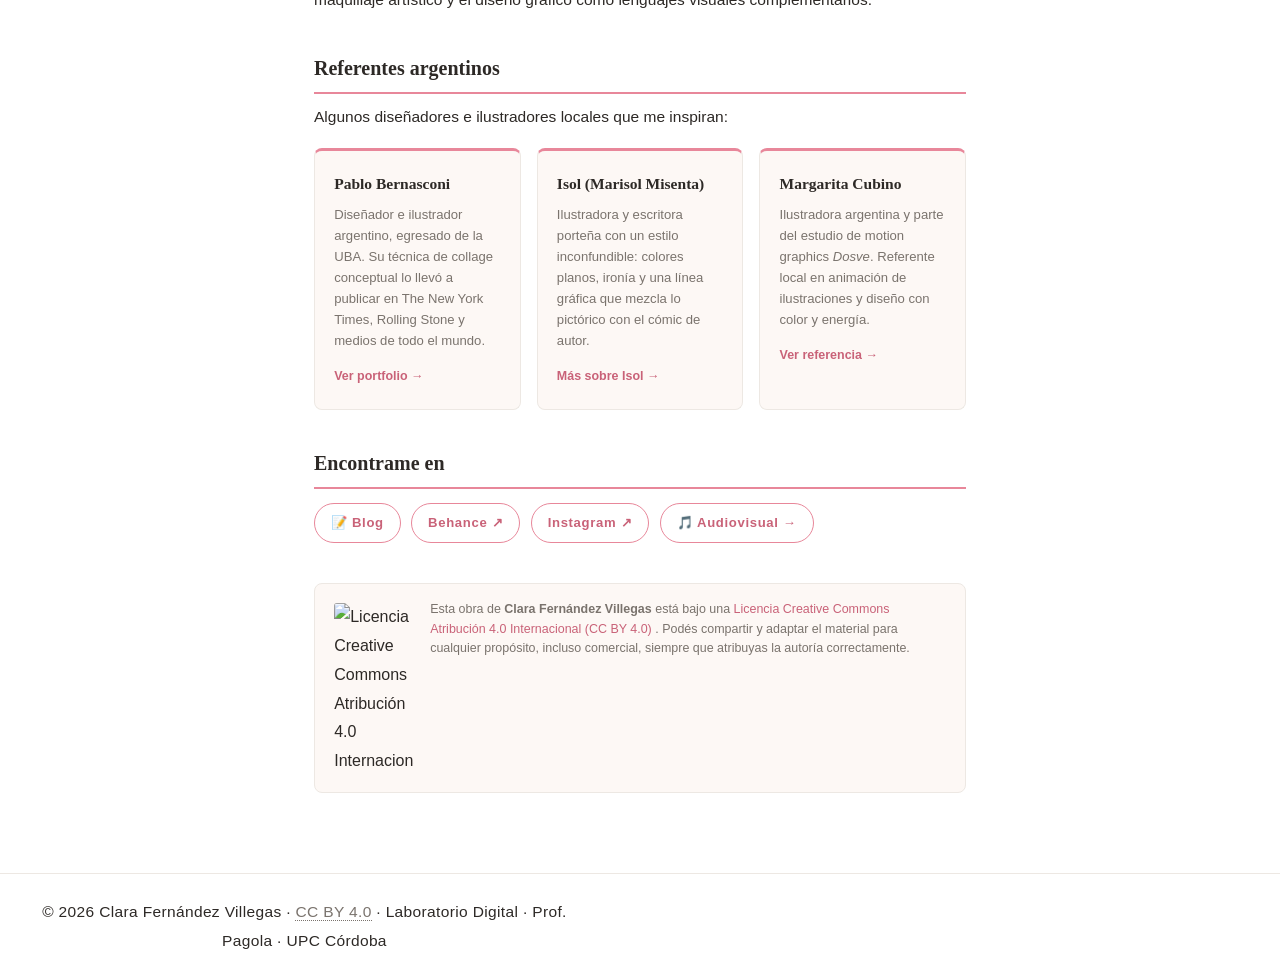
==== commit 0bb831e6: "Update index.html" ====
--- a/index.html
+++ b/index.html
@@ -105,7 +105,7 @@
             -->
             <img
                <img src="Colores.jpg" alt="Muestrario de colores Pantone" class="portfolio-img">
-                alt="Colors by Pantone 2 by wax115.jpg"
+                
                 width="700"
                 height="260"
                 loading="lazy"
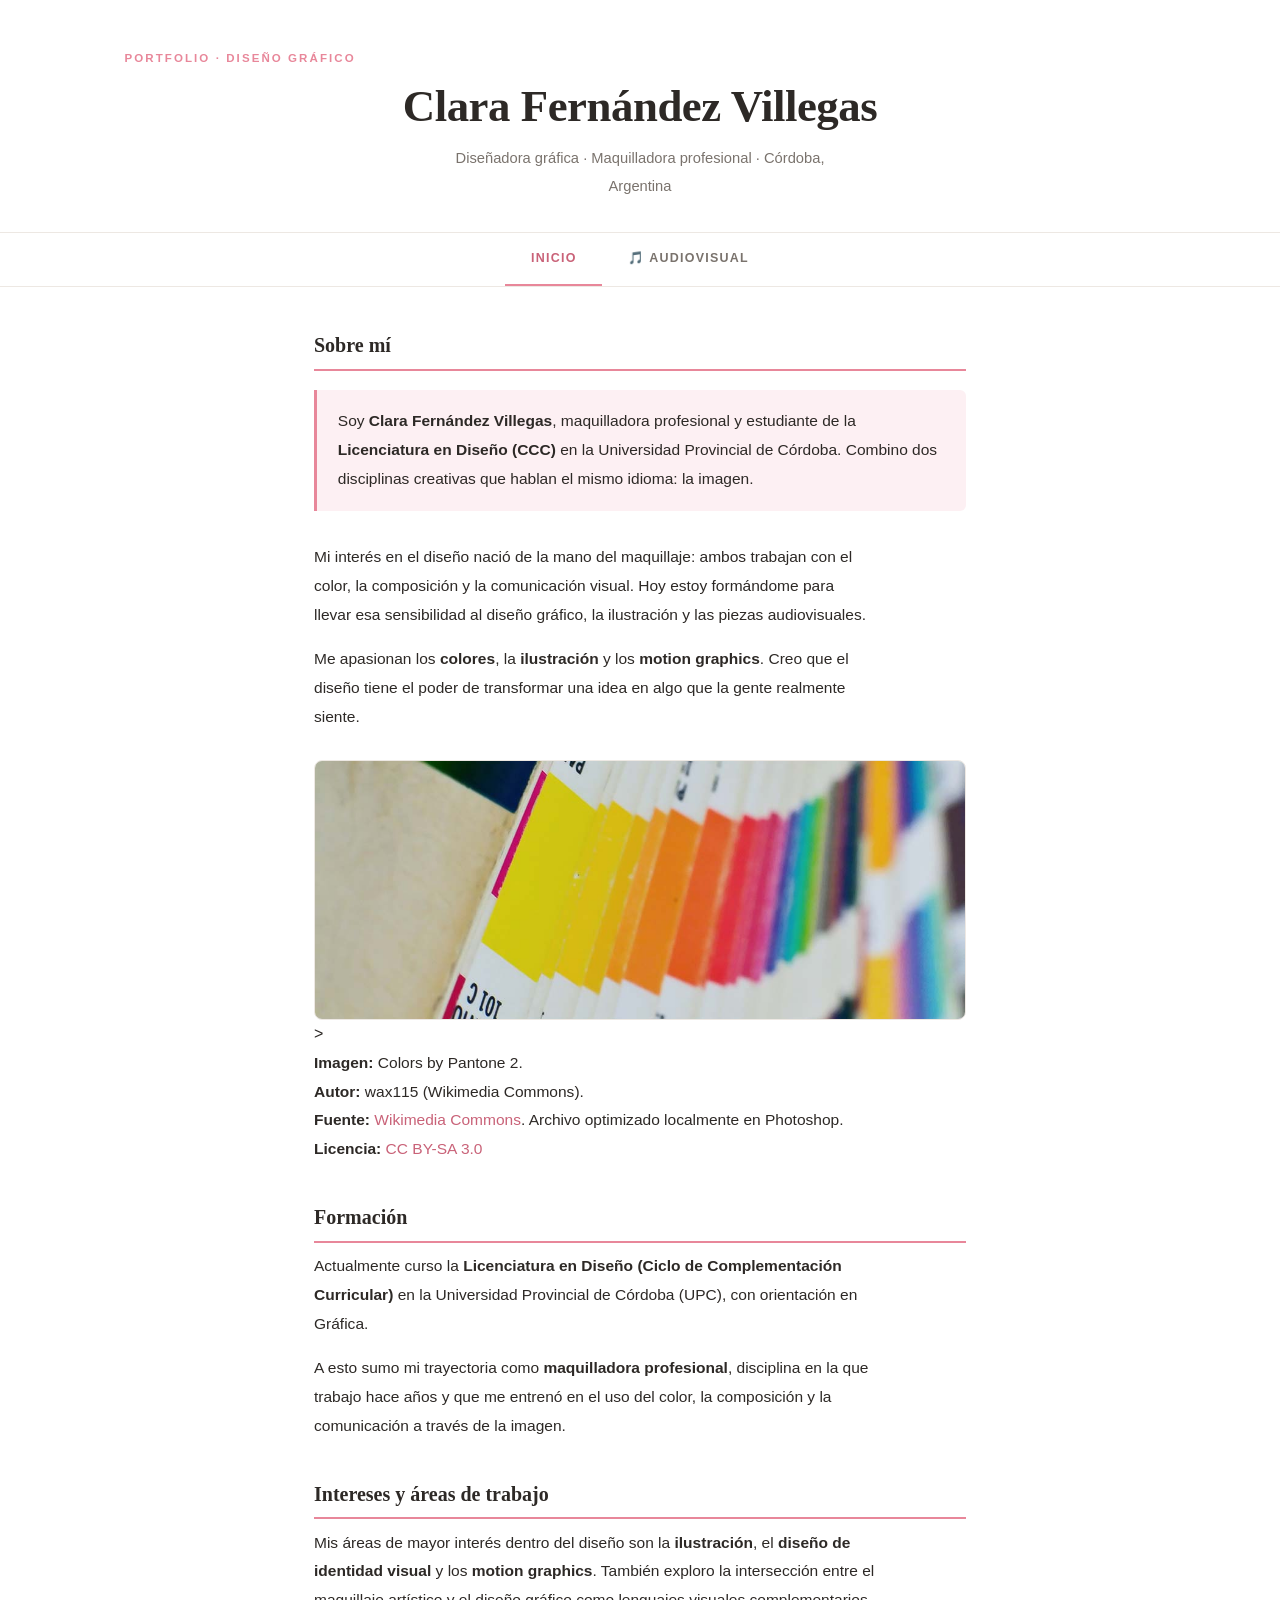
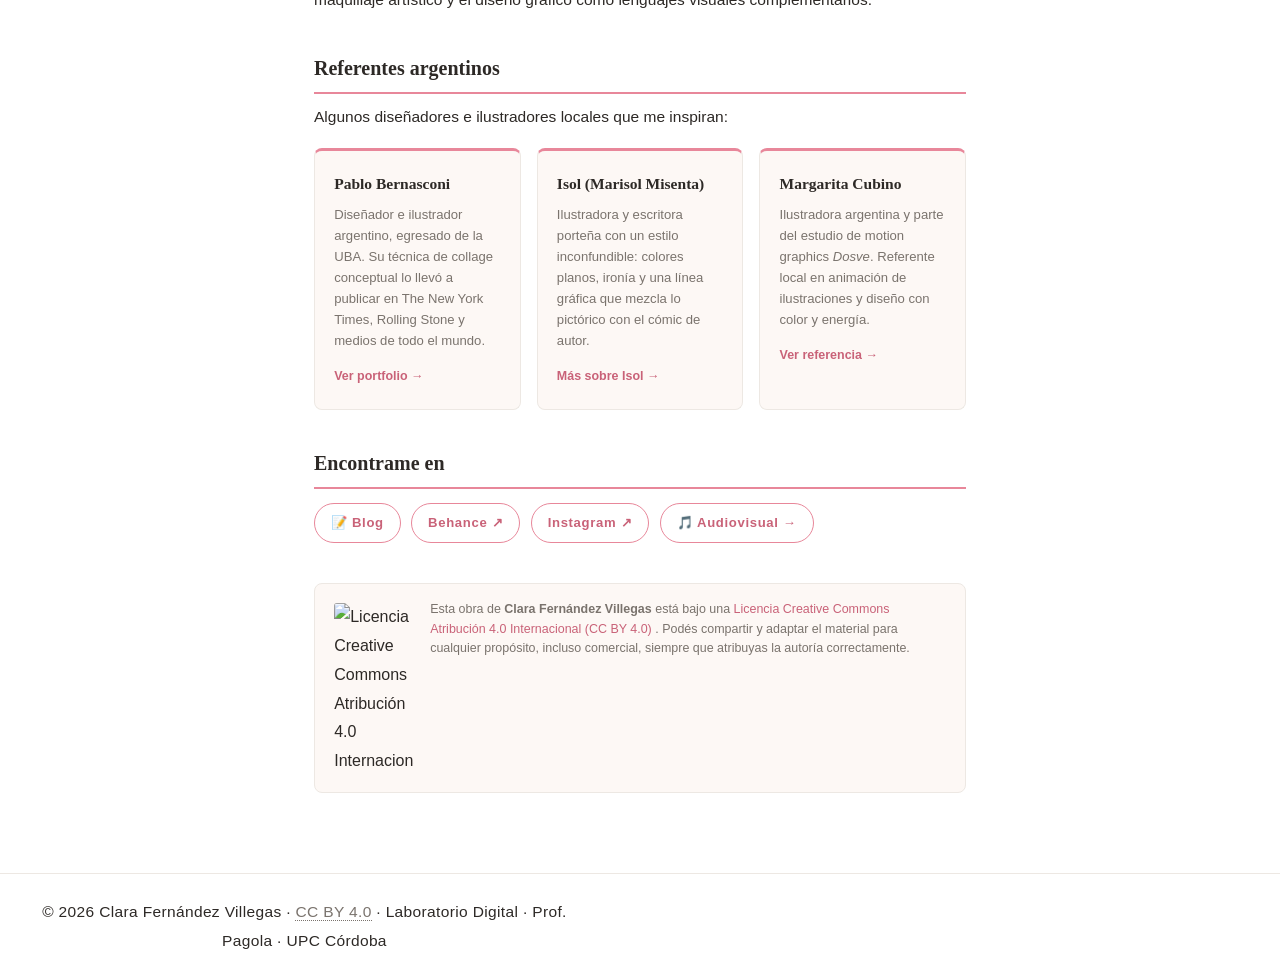
==== commit 275e08ed: "Update index.html" ====
--- a/index.html
+++ b/index.html
@@ -106,9 +106,6 @@
             <img
                <img src="Colores.jpg" alt="Muestrario de colores Pantone" class="portfolio-img">
                 
-                width="700"
-                height="260"
-                loading="lazy"
             >
             <!--
                 ATRIBUCIÓN DE LA IMAGEN (requisito 7)
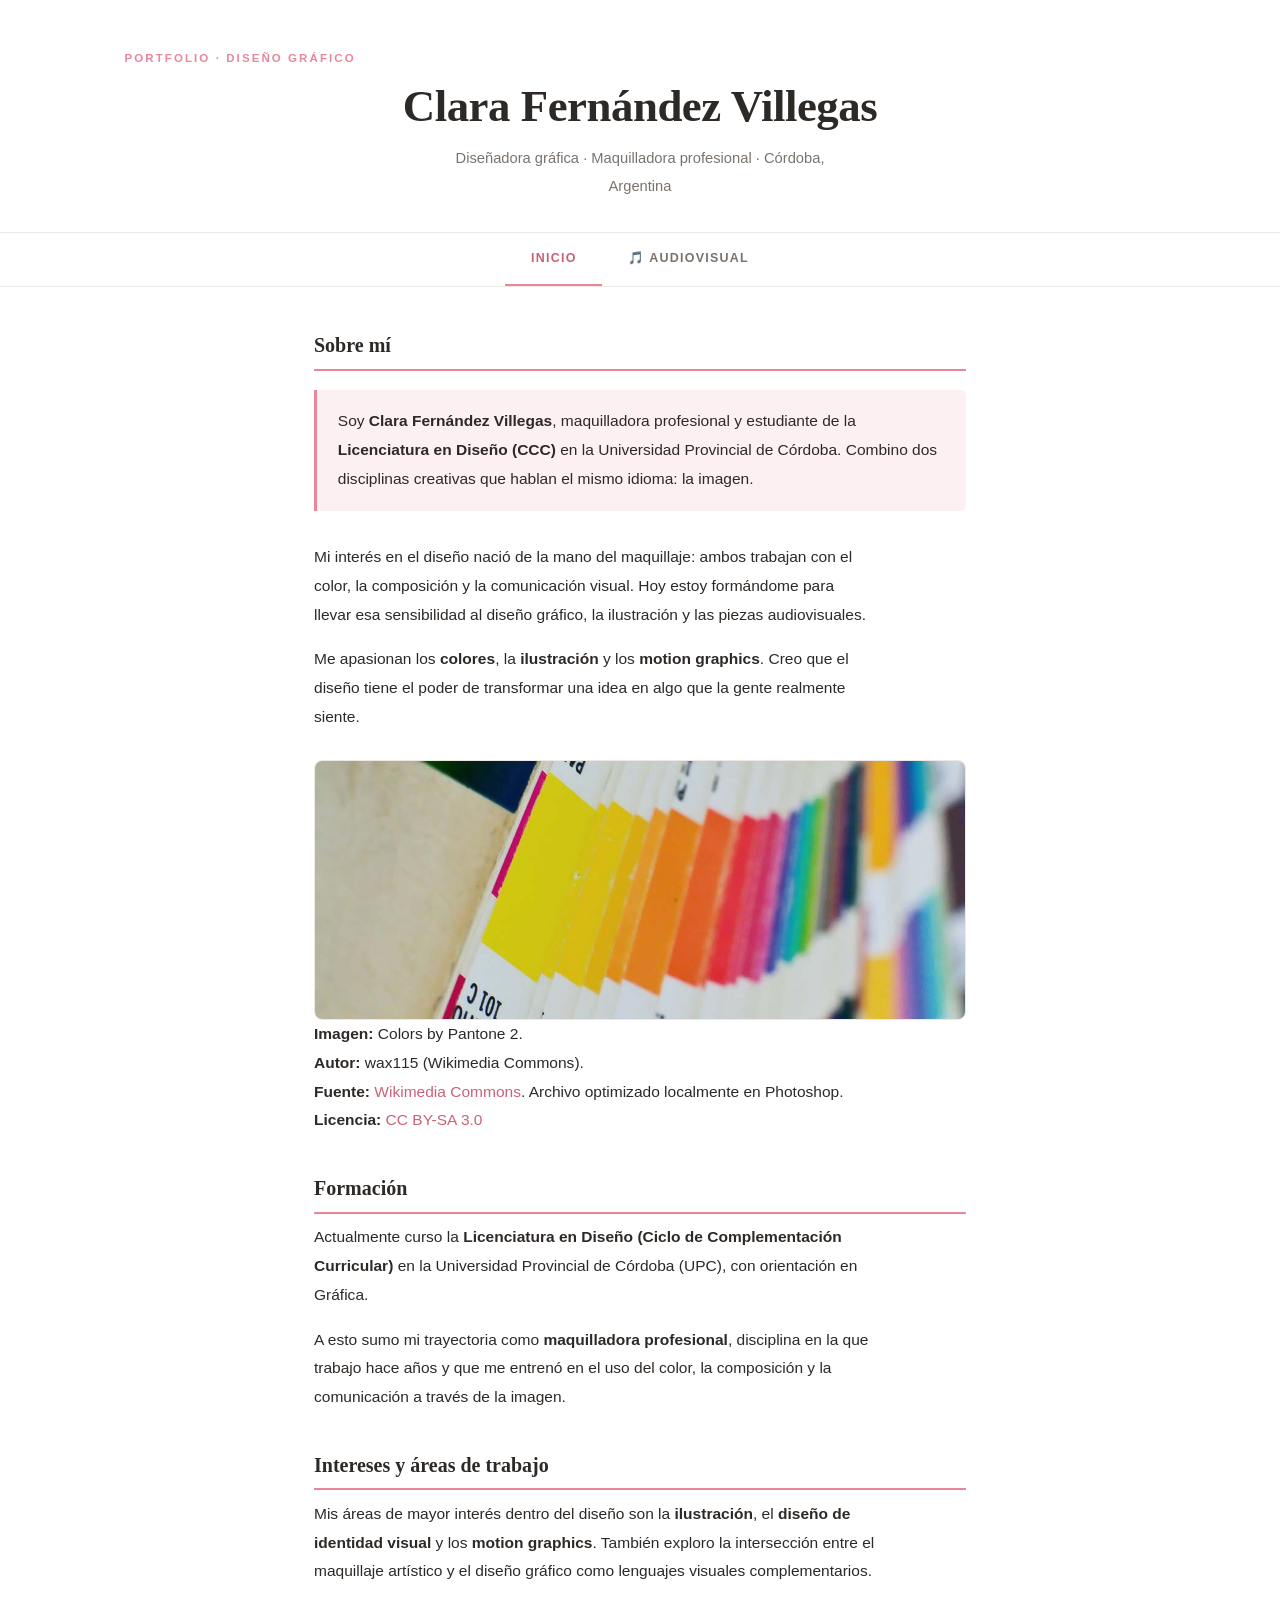
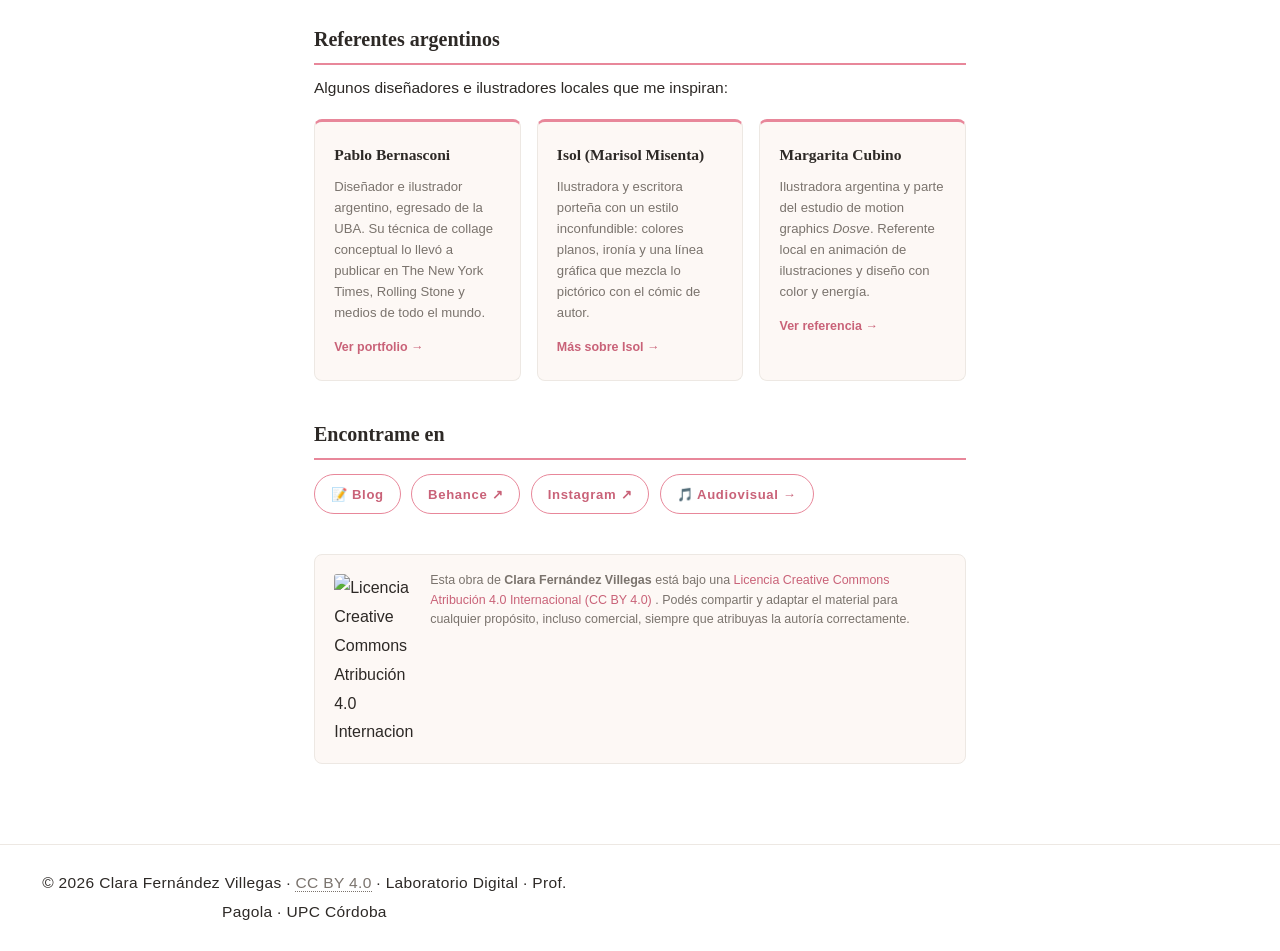
==== commit 97acff79: "Update index.html" ====
--- a/index.html
+++ b/index.html
@@ -106,7 +106,7 @@
             <img
                <img src="Colores.jpg" alt="Muestrario de colores Pantone" class="portfolio-img">
                 
-            >
+          
             <!--
                 ATRIBUCIÓN DE LA IMAGEN (requisito 7)
                 Toda imagen de Creative Commons requiere: autor, título, fuente y licencia.
